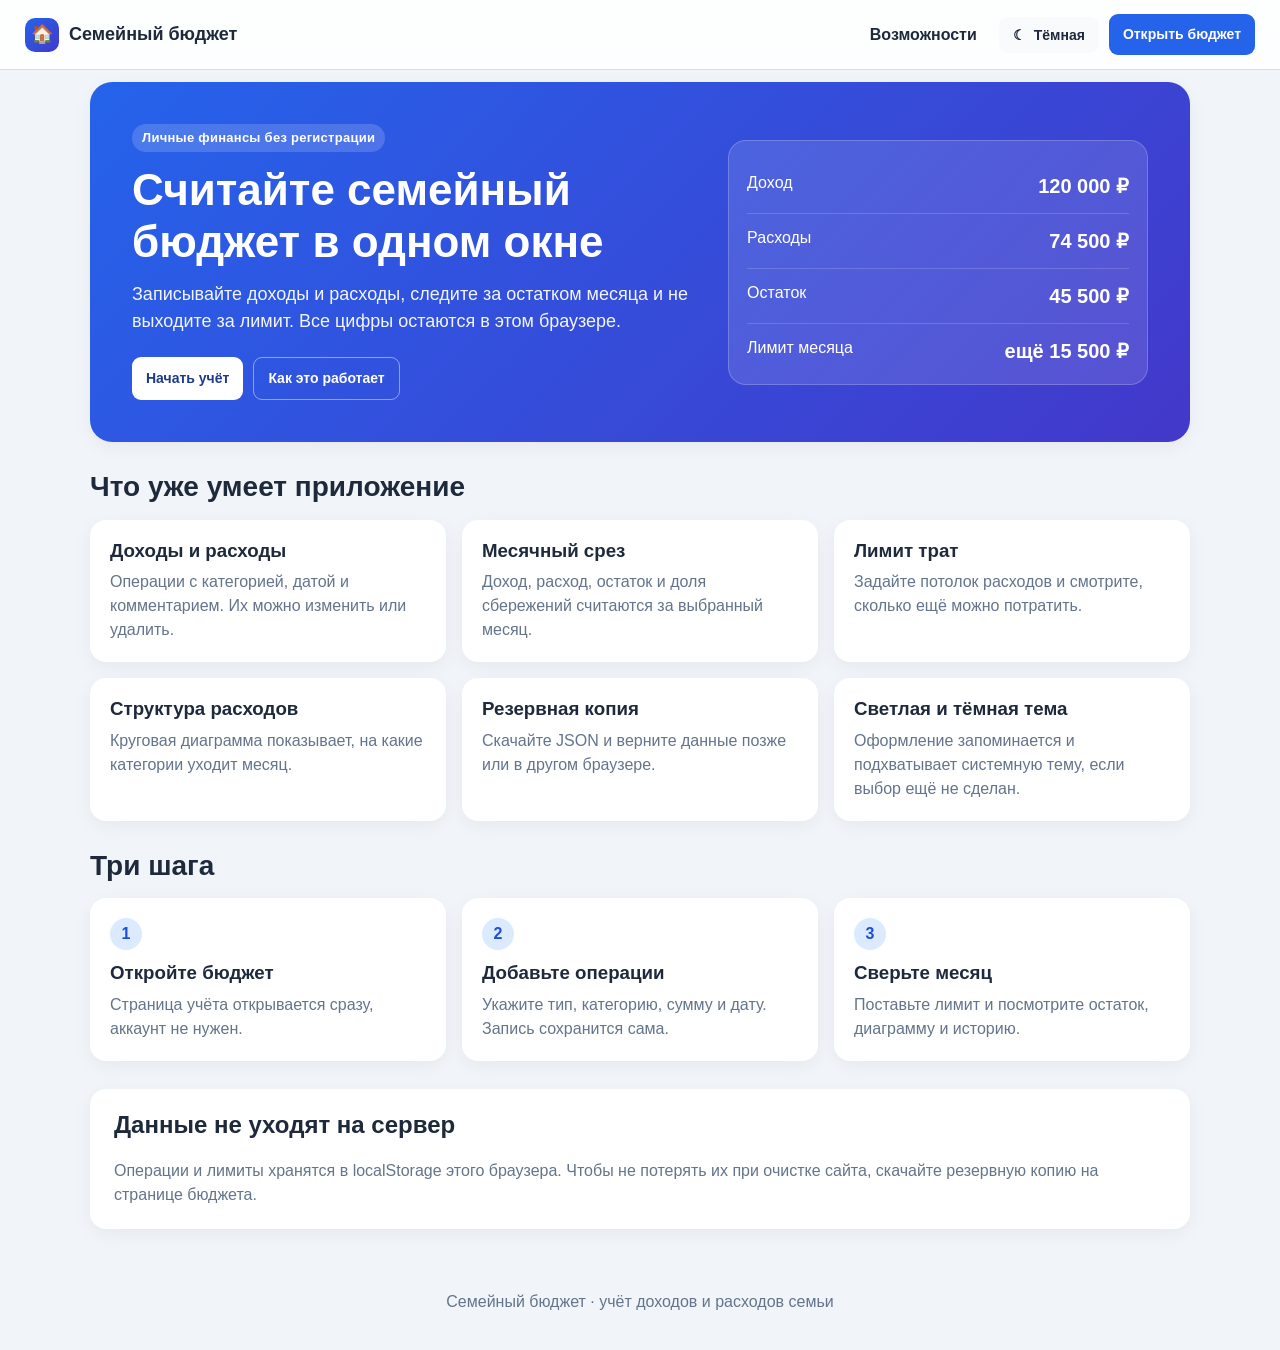
==== index.html @ 8ab567b7 "Add files via upload" ====
<!DOCTYPE html>
<html lang="ru">
<head>
<meta charset="UTF-8">
<meta name="viewport" content="width=device-width, initial-scale=1.0">
<meta name="description" content="Семейный бюджет: учёт доходов и расходов, месячный лимит и резервные копии в браузере.">
<title>Семейный бюджет</title>
<link rel="icon" href="favicon.svg" type="image/svg+xml">
<script>
(function () {
  var saved = localStorage.getItem("familyBudget_theme");
  var theme = saved === "light" || saved === "dark"
    ? saved
    : (window.matchMedia("(prefers-color-scheme: dark)").matches ? "dark" : "light");
  document.documentElement.setAttribute("data-theme", theme);
})();
</script>
<link rel="stylesheet" href="css/base.css">
<link rel="stylesheet" href="css/landing.css">
</head>
<body>

<header class="site-bar">
  <a class="brand" href="index.html">
    <span class="brand-mark" aria-hidden="true">🏠</span>
    Семейный бюджет
  </a>
  <nav class="site-nav" aria-label="Основное меню">
    <a class="nav-link" href="#features">Возможности</a>
    <button type="button" class="theme-toggle" data-theme-toggle>
      <span data-theme-icon aria-hidden="true">☾</span>
      <span data-theme-label>Тёмная</span>
    </button>
    <a class="btn btn-primary" href="budget.html">Открыть бюджет</a>
  </nav>
</header>

<main class="container landing">
  <section class="hero">
    <div>
      <span class="eyebrow">Личные финансы без регистрации</span>
      <h1>Считайте семейный бюджет в одном окне</h1>
      <p>
        Записывайте доходы и расходы, следите за остатком месяца
        и не выходите за лимит. Все цифры остаются в этом браузере.
      </p>
      <div class="hero-actions">
        <a class="btn btn-light" href="budget.html">Начать учёт</a>
        <a class="btn btn-ghost" href="#how">Как это работает</a>
      </div>
    </div>

    <div class="preview" aria-hidden="true">
      <div class="preview-row">
        <span>Доход</span>
        <strong>120 000 ₽</strong>
      </div>
      <div class="preview-row">
        <span>Расходы</span>
        <strong>74 500 ₽</strong>
      </div>
      <div class="preview-row">
        <span>Остаток</span>
        <strong>45 500 ₽</strong>
      </div>
      <div class="preview-row">
        <span>Лимит месяца</span>
        <strong>ещё 15 500 ₽</strong>
      </div>
    </div>
  </section>

  <h2 class="section-title" id="features">Что уже умеет приложение</h2>
  <section class="features">
    <article class="feature">
      <h3>Доходы и расходы</h3>
      <p>Операции с категорией, датой и комментарием. Их можно изменить или удалить.</p>
    </article>
    <article class="feature">
      <h3>Месячный срез</h3>
      <p>Доход, расход, остаток и доля сбережений считаются за выбранный месяц.</p>
    </article>
    <article class="feature">
      <h3>Лимит трат</h3>
      <p>Задайте потолок расходов и смотрите, сколько ещё можно потратить.</p>
    </article>
    <article class="feature">
      <h3>Структура расходов</h3>
      <p>Круговая диаграмма показывает, на какие категории уходит месяц.</p>
    </article>
    <article class="feature">
      <h3>Резервная копия</h3>
      <p>Скачайте JSON и верните данные позже или в другом браузере.</p>
    </article>
    <article class="feature">
      <h3>Светлая и тёмная тема</h3>
      <p>Оформление запоминается и подхватывает системную тему, если выбор ещё не сделан.</p>
    </article>
  </section>

  <h2 class="section-title" id="how">Три шага</h2>
  <section class="steps">
    <article class="step">
      <span class="step-num">1</span>
      <h3>Откройте бюджет</h3>
      <p>Страница учёта открывается сразу, аккаунт не нужен.</p>
    </article>
    <article class="step">
      <span class="step-num">2</span>
      <h3>Добавьте операции</h3>
      <p>Укажите тип, категорию, сумму и дату. Запись сохранится сама.</p>
    </article>
    <article class="step">
      <span class="step-num">3</span>
      <h3>Сверьте месяц</h3>
      <p>Поставьте лимит и посмотрите остаток, диаграмму и историю.</p>
    </article>
  </section>

  <section class="note">
    <h2>Данные не уходят на сервер</h2>
    <p>
      Операции и лимиты хранятся в localStorage этого браузера.
      Чтобы не потерять их при очистке сайта, скачайте резервную копию на странице бюджета.
    </p>
  </section>
</main>

<footer class="site-footer">
  Семейный бюджет · учёт доходов и расходов семьи
</footer>

<script src="js/theme.js"></script>
</body>
</html>
---- css/base.css ----
/* Общие цвета, шапка сайта и кнопки для лендинга и приложения. */

:root,
html[data-theme="light"] {
  color-scheme: light;
  --bg-page: #f1f5f9;
  --text-primary: #1e293b;
  --text-muted: #64748b;
  --card-bg: #ffffff;
  --stat-bg: #f8fafc;
  --border-color: #cbd5e1;
  --border-light: #e2e8f0;
  --input-bg: #ffffff;
  --focus-ring: #93c5fd;
  --shadow-card: 0 5px 18px rgba(0, 0, 0, 0.05);
  --progress-track: #e2e8f0;
  --chart-hole: #ffffff;
  --chart-empty: #e2e8f0;
  --bar-bg: rgba(255, 255, 255, 0.86);
  --bar-border: rgba(203, 213, 225, 0.8);
}

html[data-theme="dark"] {
  color-scheme: dark;
  --bg-page: #0f172a;
  --text-primary: #e2e8f0;
  --text-muted: #94a3b8;
  --card-bg: #1e293b;
  --stat-bg: #334155;
  --border-color: #475569;
  --border-light: #334155;
  --input-bg: #0f172a;
  --focus-ring: #3b82f6;
  --shadow-card: 0 5px 18px rgba(0, 0, 0, 0.35);
  --progress-track: #334155;
  --chart-hole: #1e293b;
  --chart-empty: #334155;
  --bar-bg: rgba(15, 23, 42, 0.88);
  --bar-border: rgba(71, 85, 105, 0.8);
}

* {
  box-sizing: border-box;
}

body {
  margin: 0;
  font-family: "Segoe UI", Arial, sans-serif;
  background: var(--bg-page);
  color: var(--text-primary);
  line-height: 1.5;
  transition: background 0.25s ease, color 0.25s ease;
}

h1, h2, h3 {
  margin-top: 0;
  line-height: 1.2;
}

a {
  color: #2563eb;
}

.container {
  max-width: 1150px;
  margin: auto;
  padding: 25px;
}

.site-bar {
  position: sticky;
  top: 0;
  z-index: 20;
  display: flex;
  align-items: center;
  justify-content: space-between;
  gap: 16px;
  padding: 14px 25px;
  background: var(--bar-bg);
  border-bottom: 1px solid var(--bar-border);
  backdrop-filter: blur(12px);
}

.brand {
  display: flex;
  align-items: center;
  gap: 10px;
  color: var(--text-primary);
  font-weight: 700;
  text-decoration: none;
  font-size: 18px;
}

.brand-mark {
  width: 34px;
  height: 34px;
  border-radius: 10px;
  display: grid;
  place-items: center;
  background: linear-gradient(135deg, #2563eb, #4338ca);
  color: white;
  font-size: 18px;
}

.site-nav {
  display: flex;
  align-items: center;
  gap: 10px;
  flex-wrap: wrap;
  justify-content: flex-end;
}

.nav-link {
  color: var(--text-primary);
  text-decoration: none;
  font-weight: 600;
  padding: 8px 12px;
  border-radius: 9px;
}

.nav-link:hover {
  background: var(--stat-bg);
}

.theme-toggle,
.btn {
  border: 0;
  border-radius: 9px;
  padding: 10px 14px;
  background: var(--stat-bg);
  color: var(--text-primary);
  cursor: pointer;
  font-weight: 700;
  font-size: 14px;
  font-family: inherit;
  text-decoration: none;
  display: inline-flex;
  align-items: center;
  gap: 8px;
}

.btn-primary {
  background: #2563eb;
  color: white;
}

.theme-toggle:hover,
.btn:hover {
  filter: brightness(0.95);
}

.theme-toggle:focus-visible,
.btn:focus-visible,
.nav-link:focus-visible {
  outline: 2px solid var(--focus-ring);
  outline-offset: 2px;
}

.site-footer {
  text-align: center;
  padding: 28px 20px 36px;
  color: var(--text-muted);
}

@media (max-width: 640px) {
  .site-bar {
    padding: 12px;
    align-items: flex-start;
    flex-direction: column;
  }

  .container {
    padding: 12px;
  }
}
---- css/landing.css ----
.landing {
  padding-top: 12px;
}

.hero {
  display: grid;
  grid-template-columns: 1.15fr 0.85fr;
  gap: 28px;
  align-items: center;
  background: linear-gradient(135deg, #2563eb, #4338ca);
  color: white;
  border-radius: 22px;
  padding: 42px;
  margin-bottom: 28px;
  box-shadow: var(--shadow-card);
}

.eyebrow {
  display: inline-block;
  margin-bottom: 12px;
  padding: 4px 10px;
  border-radius: 999px;
  background: rgba(255, 255, 255, 0.16);
  font-size: 13px;
  font-weight: 700;
  letter-spacing: 0.02em;
}

.hero h1 {
  font-size: 44px;
  margin-bottom: 12px;
}

.hero p {
  margin: 0 0 22px;
  font-size: 18px;
  max-width: 38rem;
  opacity: 0.94;
}

.hero-actions {
  display: flex;
  flex-wrap: wrap;
  gap: 10px;
}

.btn-light {
  background: white;
  color: #1e3a8a;
}

.btn-ghost {
  background: transparent;
  color: white;
  border: 1px solid rgba(255, 255, 255, 0.45);
}

.preview {
  background: rgba(255, 255, 255, 0.12);
  border: 1px solid rgba(255, 255, 255, 0.2);
  border-radius: 18px;
  padding: 18px;
}

.preview-row {
  display: flex;
  justify-content: space-between;
  gap: 12px;
  padding: 12px 0;
  border-bottom: 1px solid rgba(255, 255, 255, 0.16);
}

.preview-row:last-child {
  border-bottom: 0;
  padding-bottom: 0;
}

.preview-row strong {
  font-size: 20px;
}

.section-title {
  margin: 8px 0 16px;
  font-size: 28px;
}

.features,
.steps {
  display: grid;
  gap: 16px;
  margin-bottom: 28px;
}

.features {
  grid-template-columns: repeat(3, 1fr);
}

.steps {
  grid-template-columns: repeat(3, 1fr);
}

.feature,
.step {
  background: var(--card-bg);
  border-radius: 16px;
  padding: 20px;
  box-shadow: var(--shadow-card);
}

.feature h3,
.step h3 {
  margin-bottom: 8px;
}

.feature p,
.step p {
  margin: 0;
  color: var(--text-muted);
}

.step-num {
  display: inline-grid;
  place-items: center;
  width: 32px;
  height: 32px;
  margin-bottom: 12px;
  border-radius: 50%;
  background: #dbeafe;
  color: #1d4ed8;
  font-weight: 800;
}

html[data-theme="dark"] .step-num {
  background: #1e3a8a;
  color: #dbeafe;
}

.note {
  background: var(--card-bg);
  border-radius: 16px;
  padding: 22px 24px;
  box-shadow: var(--shadow-card);
  margin-bottom: 8px;
}

.note p {
  margin: 0;
  color: var(--text-muted);
}

@media (max-width: 850px) {
  .hero,
  .features,
  .steps {
    grid-template-columns: 1fr;
  }

  .hero {
    padding: 26px;
  }

  .hero h1 {
    font-size: 34px;
  }
}
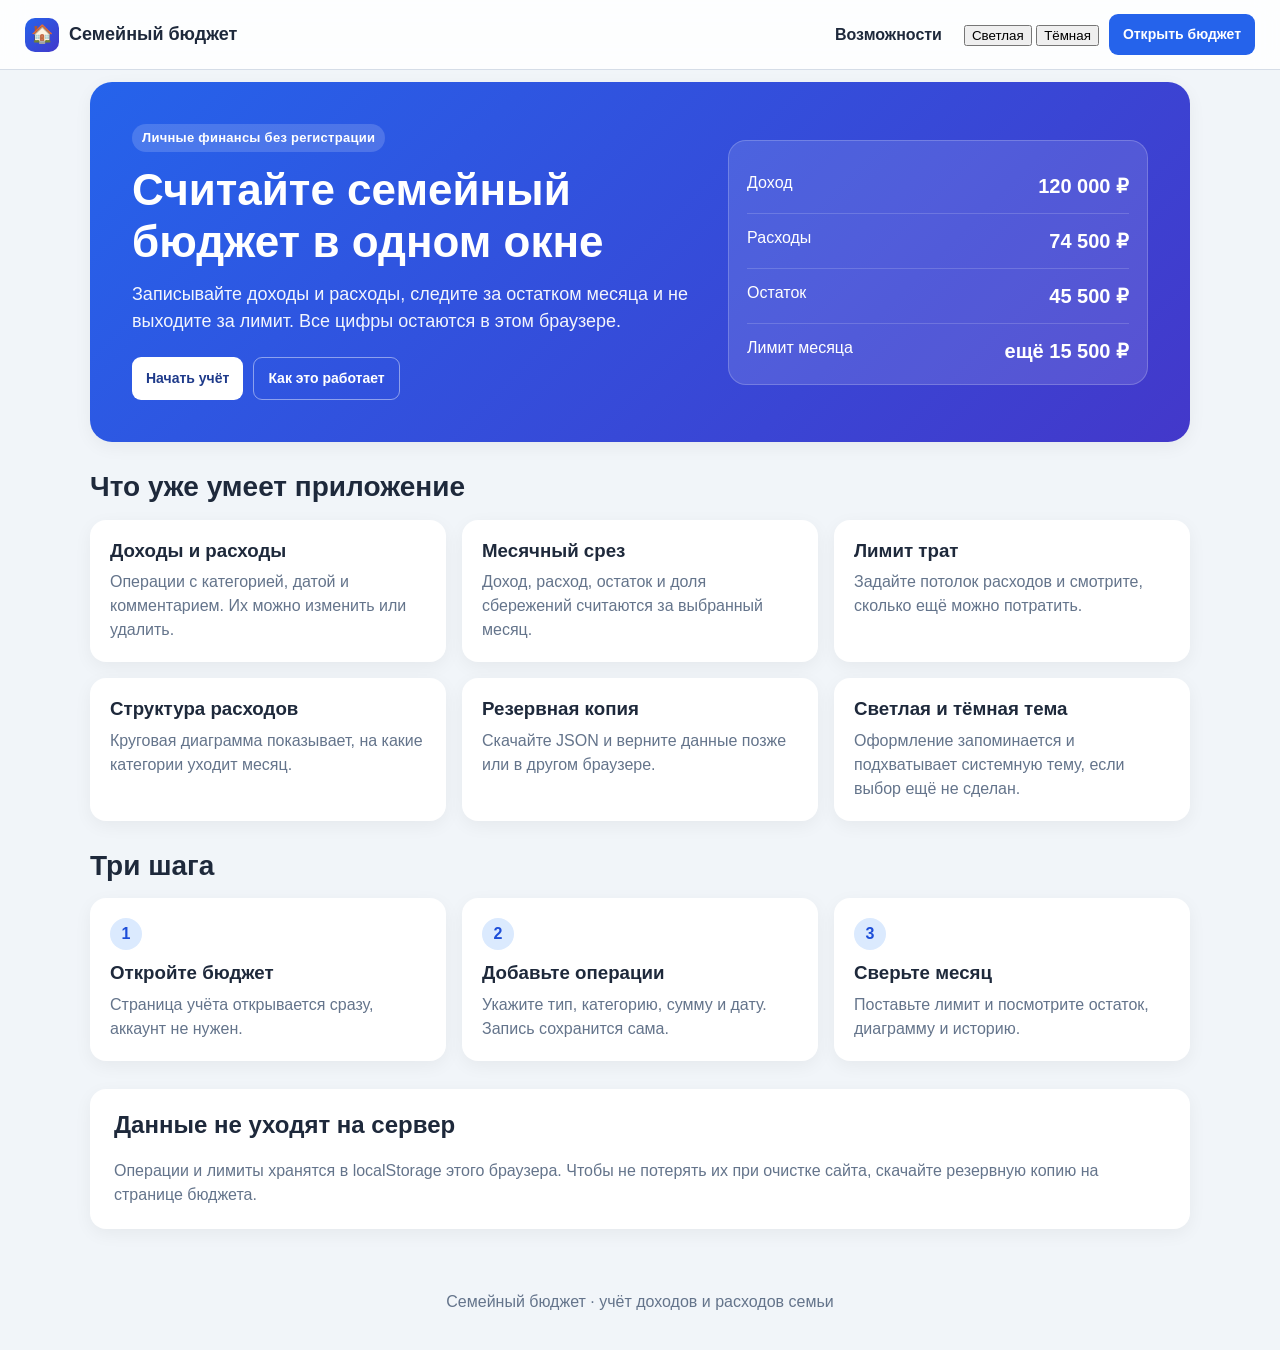
==== commit 0e026664: "Revamp index.html with theme support and styles Внесла изменения в страницу index - добавив режим см" ====
--- a/index.html
+++ b/index.html
@@ -27,10 +27,10 @@
   </a>
   <nav class="site-nav" aria-label="Основное меню">
     <a class="nav-link" href="#features">Возможности</a>
-    <button type="button" class="theme-toggle" data-theme-toggle>
-      <span data-theme-icon aria-hidden="true">☾</span>
-      <span data-theme-label>Тёмная</span>
-    </button>
+    <div class="theme-switch" role="group" aria-label="Тема оформления">
+      <button type="button" data-theme-choice="light" aria-pressed="false">Светлая</button>
+      <button type="button" data-theme-choice="dark" aria-pressed="false">Тёмная</button>
+    </div>
     <a class="btn btn-primary" href="budget.html">Открыть бюджет</a>
   </nav>
 </header>
@@ -130,6 +130,30 @@
   Семейный бюджет · учёт доходов и расходов семьи
 </footer>
 
-<script src="js/theme.js"></script>
+<script>
+(function () {
+  var STORAGE_THEME = "familyBudget_theme";
+  var buttons = document.querySelectorAll("[data-theme-choice]");
+
+  function apply(theme) {
+    document.documentElement.setAttribute("data-theme", theme);
+    localStorage.setItem(STORAGE_THEME, theme);
+
+    buttons.forEach(function (button) {
+      var active = button.getAttribute("data-theme-choice") === theme;
+      button.setAttribute("aria-pressed", active ? "true" : "false");
+    });
+  }
+
+  buttons.forEach(function (button) {
+    button.addEventListener("click", function () {
+      apply(button.getAttribute("data-theme-choice"));
+    });
+  });
+
+  var current = document.documentElement.getAttribute("data-theme");
+  apply(current === "dark" ? "dark" : "light");
+})();
+</script>
 </body>
 </html>
